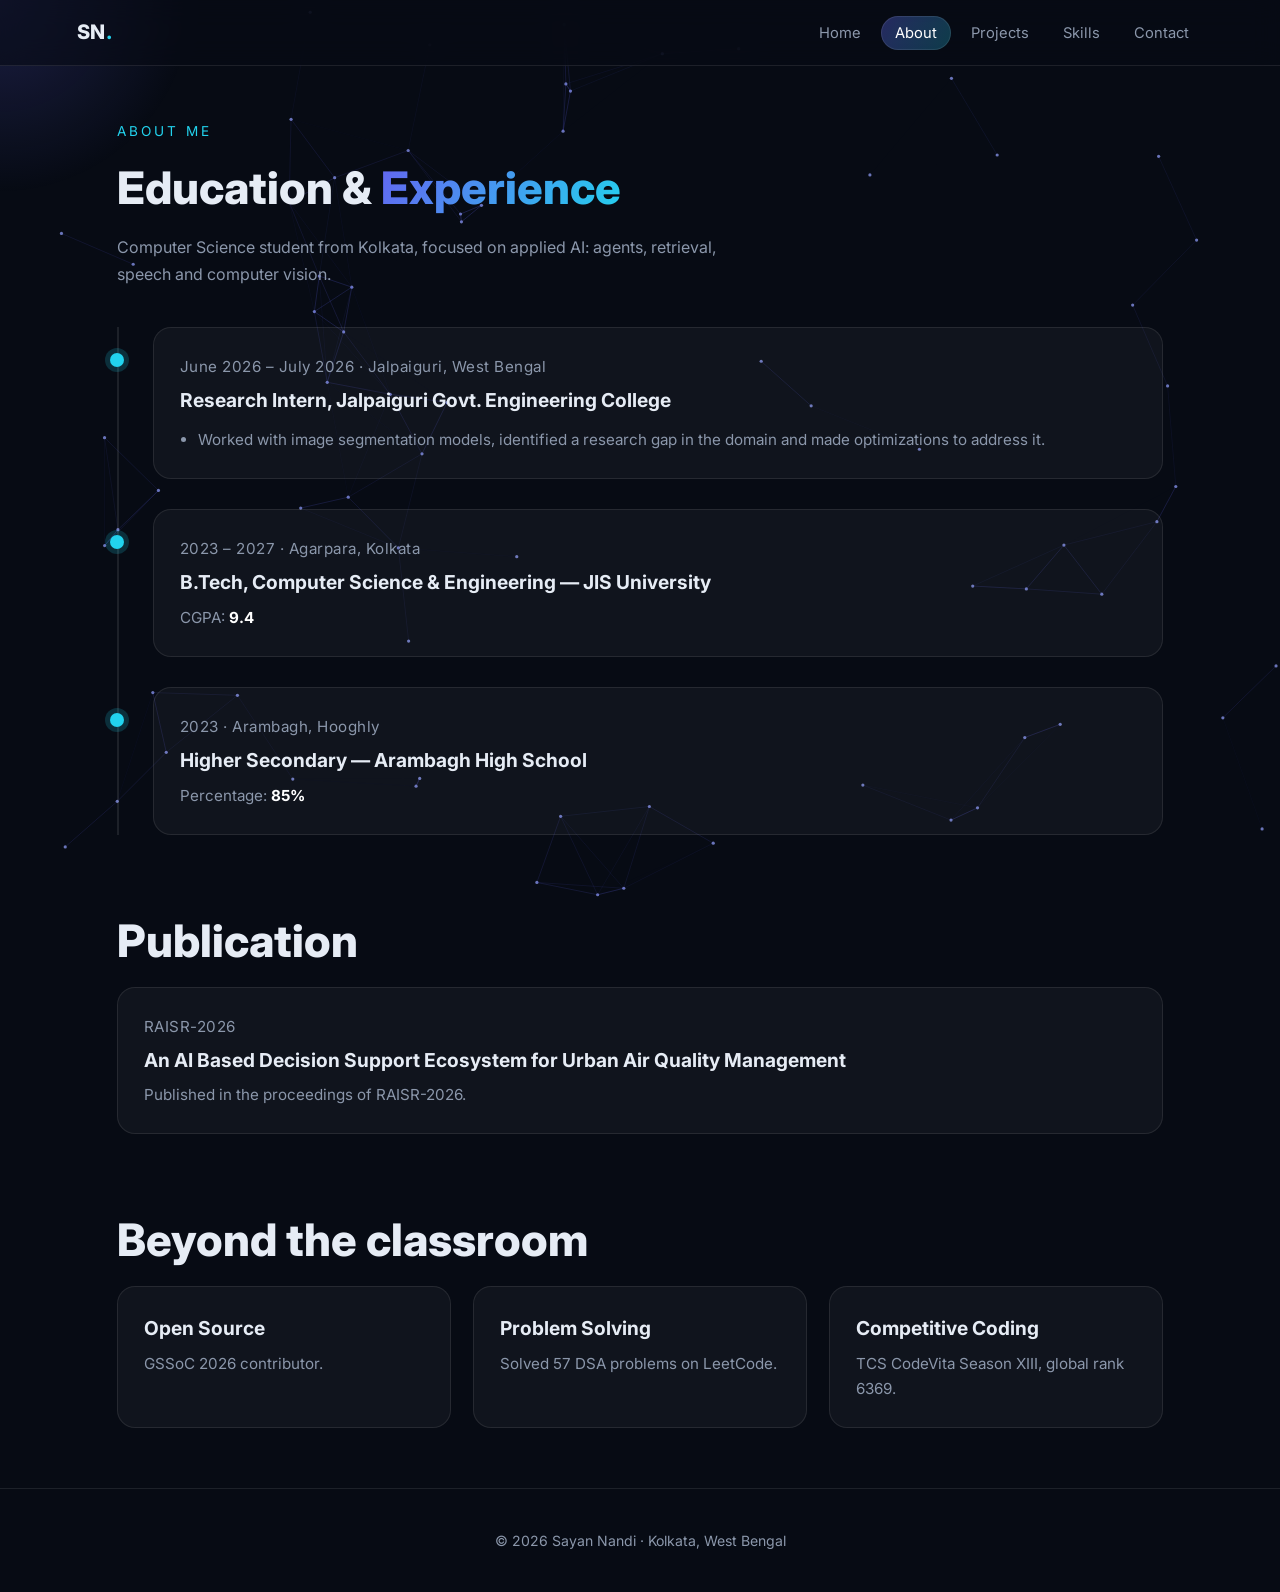
==== about.html @ bd5a3f63 "first commit" ====
<!DOCTYPE html>
<html lang="en">
<head>
<meta charset="UTF-8">
<meta name="viewport" content="width=device-width, initial-scale=1">
<title>About | Sayan Nandi</title>
<link rel="preconnect" href="https://fonts.googleapis.com">
<link href="https://fonts.googleapis.com/css2?family=Inter:wght@400;500;600;800&display=swap" rel="stylesheet">
<link rel="stylesheet" href="css/style.css">
</head>
<body>
<canvas id="bg"></canvas><div class="glow"></div><div class="progress"></div><div id="curtain"></div>
<nav>
  <a class="logo" href="index.html">SN<span>.</span></a>
  <button class="burger" aria-label="Menu">☰</button>
  <ul class="links">
    <li><a href="index.html">Home</a></li>
    <li><a href="about.html">About</a></li>
    <li><a href="projects.html">Projects</a></li>
    <li><a href="skills.html">Skills</a></li>
    <li><a href="contact.html">Contact</a></li>
  </ul>
</nav>
<main>
  <p class="eyebrow reveal">About me</p>
  <h2 class="title reveal d1">Education &amp; <span class="grad">Experience</span></h2>
  <p class="sub reveal d2">Computer Science student from Kolkata, focused on applied AI: agents, retrieval, speech and computer vision.</p>

  <div class="timeline">
    <div class="tl-item reveal">
      <div class="card" data-tilt>
        <p class="meta">June 2026 – July 2026 · Jalpaiguri, West Bengal</p>
        <h3>Research Intern, Jalpaiguri Govt. Engineering College</h3>
        <ul><li>Worked with image segmentation models, identified a research gap in the domain and made optimizations to address it.</li></ul>
      </div>
    </div>
    <div class="tl-item reveal">
      <div class="card" data-tilt>
        <p class="meta">2023 – 2027 · Agarpara, Kolkata</p>
        <h3>B.Tech, Computer Science &amp; Engineering — JIS University</h3>
        <p>CGPA: <b style="color:#fff">9.4</b></p>
      </div>
    </div>
    <div class="tl-item reveal">
      <div class="card" data-tilt>
        <p class="meta">2023 · Arambagh, Hooghly</p>
        <h3>Higher Secondary — Arambagh High School</h3>
        <p>Percentage: <b style="color:#fff">85%</b></p>
      </div>
    </div>
  </div>

  <h2 class="title reveal" style="margin-top:70px">Publication</h2>
  <div class="card reveal" data-tilt>
    <p class="meta">RAISR-2026</p>
    <h3>An AI Based Decision Support Ecosystem for Urban Air Quality Management</h3>
    <p>Published in the proceedings of RAISR-2026.</p>
  </div>

  <h2 class="title reveal" style="margin-top:70px">Beyond the classroom</h2>
  <div class="grid g3">
    <div class="card reveal" data-tilt><h3>Open Source</h3><p>GSSoC 2026 contributor.</p></div>
    <div class="card reveal d1" data-tilt><h3>Problem Solving</h3><p>Solved 57 DSA problems on LeetCode.</p></div>
    <div class="card reveal d2" data-tilt><h3>Competitive Coding</h3><p>TCS CodeVita Season XIII, global rank 6369.</p></div>
  </div>
</main>
<footer>© <span id="year"></span> Sayan Nandi · Kolkata, West Bengal</footer>
<script src="js/main.js"></script>
</body>
</html>
---- css/style.css ----
:root{
  --bg:#070b14; --bg2:#0d1424; --card:rgba(255,255,255,.04); --line:rgba(255,255,255,.09);
  --text:#e6ecf5; --muted:#8b97ab; --a1:#6366f1; --a2:#22d3ee; --a3:#f472b6;
  --grad:linear-gradient(120deg,var(--a1),var(--a2) 55%,var(--a3));
}
*{box-sizing:border-box;margin:0;padding:0}
html{scroll-behavior:smooth}
body{font-family:'Inter',system-ui,sans-serif;background:var(--bg);color:var(--text);line-height:1.65;overflow-x:hidden;min-height:100vh}
a{color:inherit;text-decoration:none}
#bg{position:fixed;inset:0;z-index:-2}
.glow{position:fixed;width:420px;height:420px;border-radius:50%;pointer-events:none;z-index:-1;
  background:radial-gradient(circle,rgba(99,102,241,.22),transparent 65%);transform:translate(-50%,-50%);transition:opacity .3s}
.grad{background:var(--grad);-webkit-background-clip:text;background-clip:text;color:transparent;background-size:200% auto;animation:shine 6s linear infinite}
@keyframes shine{to{background-position:200% center}}

/* nav */
nav{position:fixed;top:0;left:0;right:0;z-index:50;display:flex;justify-content:space-between;align-items:center;
  padding:16px 6vw;backdrop-filter:blur(14px);background:rgba(7,11,20,.6);border-bottom:1px solid var(--line)}
.logo{font-weight:800;font-size:1.25rem;letter-spacing:.5px}
.logo span{color:var(--a2)}
.links{display:flex;gap:6px;list-style:none}
.links a{padding:8px 14px;border-radius:999px;color:var(--muted);font-size:.92rem;position:relative;transition:.25s}
.links a:hover{color:var(--text);background:var(--card)}
.links a.active{color:#fff;background:linear-gradient(120deg,rgba(99,102,241,.35),rgba(34,211,238,.25));box-shadow:0 0 0 1px var(--line) inset}
.burger{display:none;background:none;border:0;color:var(--text);font-size:1.6rem;cursor:pointer}

/* layout */
main{padding:120px 6vw 60px;max-width:1200px;margin:0 auto}
.eyebrow{color:var(--a2);font-size:.85rem;letter-spacing:3px;text-transform:uppercase;margin-bottom:10px}
h1{font-size:clamp(2.4rem,6vw,4.6rem);line-height:1.08;font-weight:800}
h2.title{font-size:clamp(1.8rem,4vw,2.8rem);font-weight:800;margin-bottom:8px}
.sub{color:var(--muted);max-width:640px;margin-bottom:40px}
.hero{min-height:78vh;display:grid;grid-template-columns:1.3fr .9fr;gap:40px;align-items:center}
.typing{font-size:clamp(1.1rem,2.4vw,1.6rem);margin:16px 0 22px;min-height:2.2rem;color:var(--muted)}
.typing b{color:var(--text)}
.cursor{display:inline-block;width:2px;height:1.2em;background:var(--a2);margin-left:3px;vertical-align:-3px;animation:blink 1s steps(1) infinite}
@keyframes blink{50%{opacity:0}}
.btns{display:flex;gap:14px;flex-wrap:wrap;margin-top:26px}
.btn{padding:13px 26px;border-radius:12px;font-weight:600;border:1px solid var(--line);transition:.3s;cursor:pointer;font-size:.95rem;background:var(--card);color:var(--text)}
.btn.primary{background:var(--grad);border:0;color:#08101f;box-shadow:0 10px 30px -10px var(--a1)}
.btn:hover{transform:translateY(-3px);box-shadow:0 14px 30px -12px var(--a2)}

/* avatar orb */
.orb{position:relative;width:min(340px,70vw);aspect-ratio:1;margin:auto}
.orb .ring{position:absolute;inset:0;border-radius:50%;border:1px dashed rgba(255,255,255,.2);animation:spin 18s linear infinite}
.orb .ring:nth-child(2){inset:14%;border-color:rgba(34,211,238,.4);animation-duration:12s;animation-direction:reverse}
.orb .ring:nth-child(3){inset:28%;border-color:rgba(244,114,182,.4);animation-duration:9s}
.orb .core{position:absolute;inset:36%;border-radius:50%;background:var(--grad);display:grid;place-items:center;
  font-weight:800;font-size:2rem;color:#08101f;animation:float 4s ease-in-out infinite;box-shadow:0 0 60px rgba(99,102,241,.6)}
.orb .dot{position:absolute;width:14px;height:14px;border-radius:50%;background:var(--a2);top:-7px;left:50%;box-shadow:0 0 14px var(--a2)}
@keyframes spin{to{transform:rotate(360deg)}}
@keyframes float{50%{transform:translateY(-12px)}}

/* grid + cards */
.grid{display:grid;gap:22px}
.g3{grid-template-columns:repeat(auto-fit,minmax(270px,1fr))}
.g2{grid-template-columns:repeat(auto-fit,minmax(340px,1fr))}
.card{background:var(--card);border:1px solid var(--line);border-radius:18px;padding:26px;position:relative;overflow:hidden;
  transition:transform .25s ease,border-color .3s;transform-style:preserve-3d}
.card::before{content:"";position:absolute;inset:0;background:radial-gradient(500px circle at var(--mx,50%) var(--my,0%),rgba(99,102,241,.16),transparent 45%);opacity:0;transition:.3s}
.card:hover{border-color:rgba(99,102,241,.5)}
.card:hover::before{opacity:1}
.card h3{font-size:1.2rem;margin-bottom:6px}
.card p,.card li{color:var(--muted);font-size:.95rem}
.card ul{padding-left:18px;margin-top:10px}
.meta{font-size:.82rem;color:var(--a2);margin-bottom:6px;letter-spacing:.5px}
.tags{display:flex;flex-wrap:wrap;gap:8px;margin:14px 0}
.tag{font-size:.75rem;padding:4px 11px;border-radius:999px;border:1px solid var(--line);background:rgba(255,255,255,.04);color:var(--text)}
.stats{display:grid;grid-template-columns:repeat(auto-fit,minmax(170px,1fr));gap:18px;margin-top:50px}
.stat{text-align:center}
.stat .num{font-size:2.6rem;font-weight:800}
.stat small{color:var(--muted)}

/* timeline */
.timeline{position:relative;padding-left:34px;border-left:2px solid var(--line)}
.tl-item{position:relative;margin-bottom:30px}
.tl-item::before{content:"";position:absolute;left:-43px;top:26px;width:14px;height:14px;border-radius:50%;background:var(--a2);box-shadow:0 0 0 5px rgba(34,211,238,.18)}

/* skills */
.chips{display:flex;flex-wrap:wrap;gap:12px;margin-top:14px}
.chip{padding:10px 18px;border-radius:12px;background:var(--card);border:1px solid var(--line);font-size:.92rem;
  animation:bob 4s ease-in-out infinite;transition:.25s}
.chip:nth-child(2n){animation-delay:-1s}.chip:nth-child(3n){animation-delay:-2s}
.chip:hover{border-color:var(--a2);color:var(--a2);transform:translateY(-4px) scale(1.06)}
@keyframes bob{50%{transform:translateY(-5px)}}

/* filter */
.filters{display:flex;gap:10px;margin-bottom:28px;flex-wrap:wrap}
.filters button{padding:9px 20px;border-radius:999px;border:1px solid var(--line);background:var(--card);color:var(--muted);cursor:pointer;transition:.25s;font-family:inherit}
.filters button.on,.filters button:hover{color:#fff;border-color:var(--a1);background:rgba(99,102,241,.25)}
.proj.hide{display:none}

/* contact */
form{display:grid;gap:14px}
input,textarea{width:100%;padding:14px 16px;border-radius:12px;border:1px solid var(--line);background:rgba(255,255,255,.04);color:var(--text);font:inherit;outline:none;transition:.25s}
input:focus,textarea:focus{border-color:var(--a2);box-shadow:0 0 0 3px rgba(34,211,238,.15)}
.contact-list{display:grid;gap:14px;margin-top:10px}
.contact-list a{display:flex;gap:12px;align-items:center;padding:14px 18px;border:1px solid var(--line);border-radius:14px;background:var(--card);transition:.25s}
.contact-list a:hover{transform:translateX(6px);border-color:var(--a2)}

footer{text-align:center;color:var(--muted);padding:40px 6vw;border-top:1px solid var(--line);font-size:.88rem}

/* reveal + page transition */
.reveal{opacity:0;transform:translateY(34px);transition:opacity .8s ease,transform .8s ease}
.reveal.in{opacity:1;transform:none}
.d1{transition-delay:.1s}.d2{transition-delay:.2s}.d3{transition-delay:.3s}
#curtain{position:fixed;inset:0;z-index:100;background:var(--grad);transform:translateY(100%);pointer-events:none}
#curtain.cover{animation:cover .45s ease forwards}
#curtain.uncover{transform:translateY(0);animation:uncover .6s .05s ease forwards}
@keyframes cover{to{transform:translateY(0)}}
@keyframes uncover{to{transform:translateY(-100%)}}
.progress{position:fixed;top:0;left:0;height:3px;background:var(--grad);width:0;z-index:60}

@media(max-width:820px){
  .hero{grid-template-columns:1fr;text-align:center;padding-top:20px}
  .btns{justify-content:center}
  .burger{display:block}
  .links{position:fixed;top:62px;left:0;right:0;flex-direction:column;background:rgba(7,11,20,.96);padding:14px 6vw;
    transform:translateY(-130%);transition:.35s;border-bottom:1px solid var(--line)}
  .links.open{transform:none}
  .g2{grid-template-columns:1fr}
}
@media(prefers-reduced-motion:reduce){*{animation:none!important;transition:none!important}.reveal{opacity:1;transform:none}}
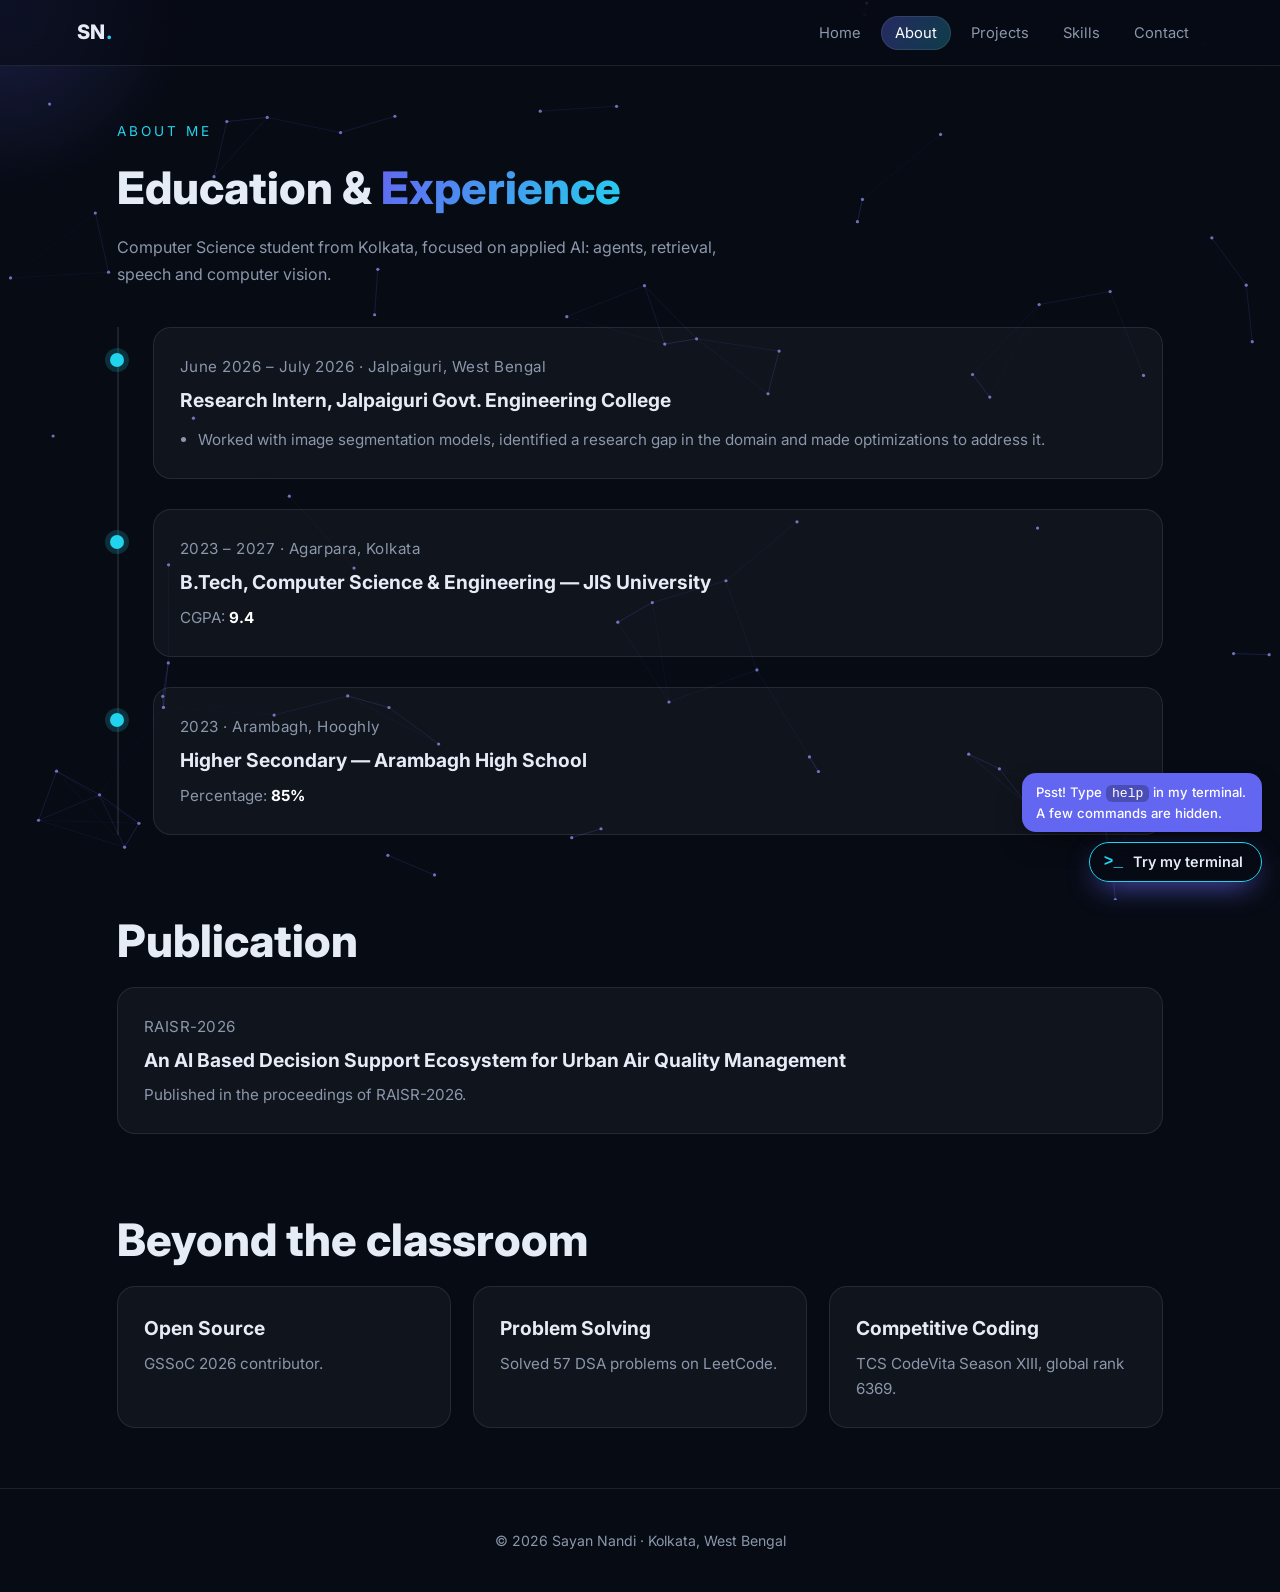
==== commit 76070c4e: "Add links, resume, and README" ====
--- a/about.html
+++ b/about.html
@@ -66,5 +66,6 @@
 </main>
 <footer>© <span id="year"></span> Sayan Nandi · Kolkata, West Bengal</footer>
 <script src="js/main.js"></script>
+<script src="js/terminal.js"></script>
 </body>
 </html>
